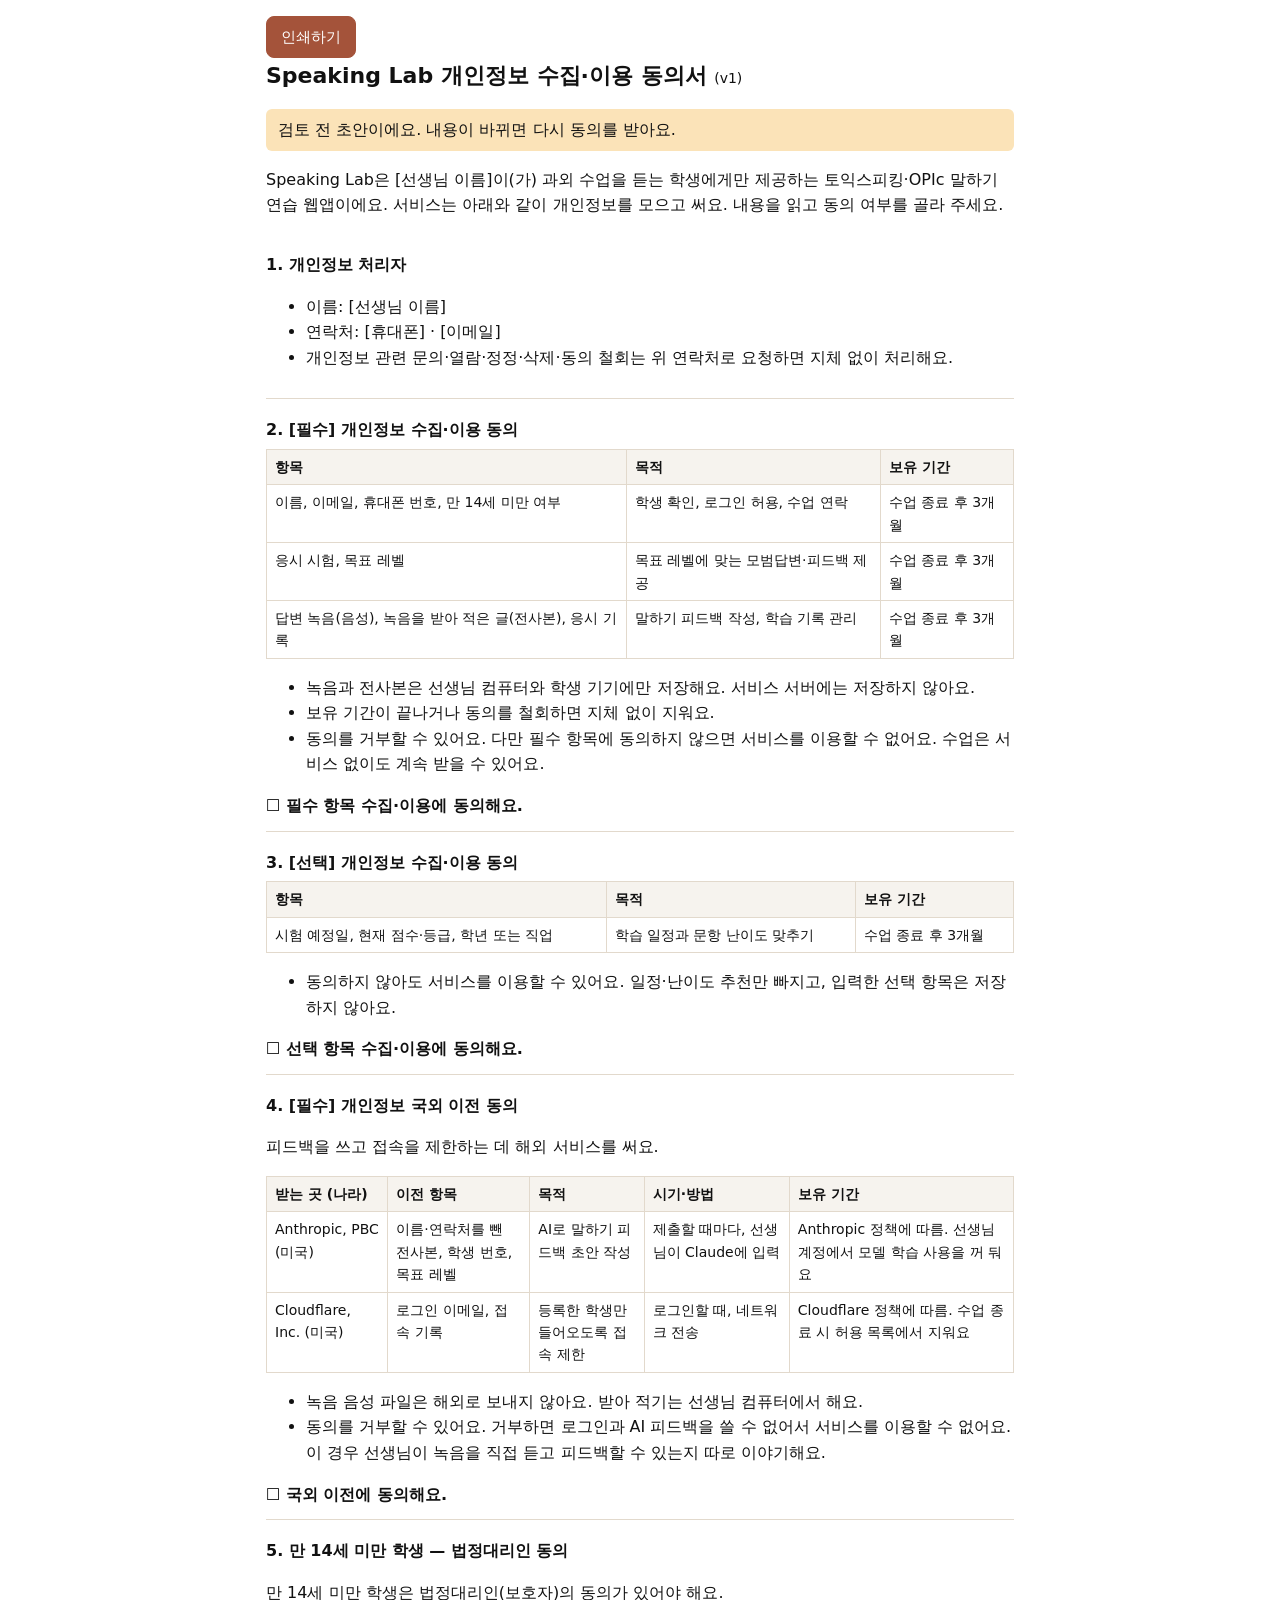
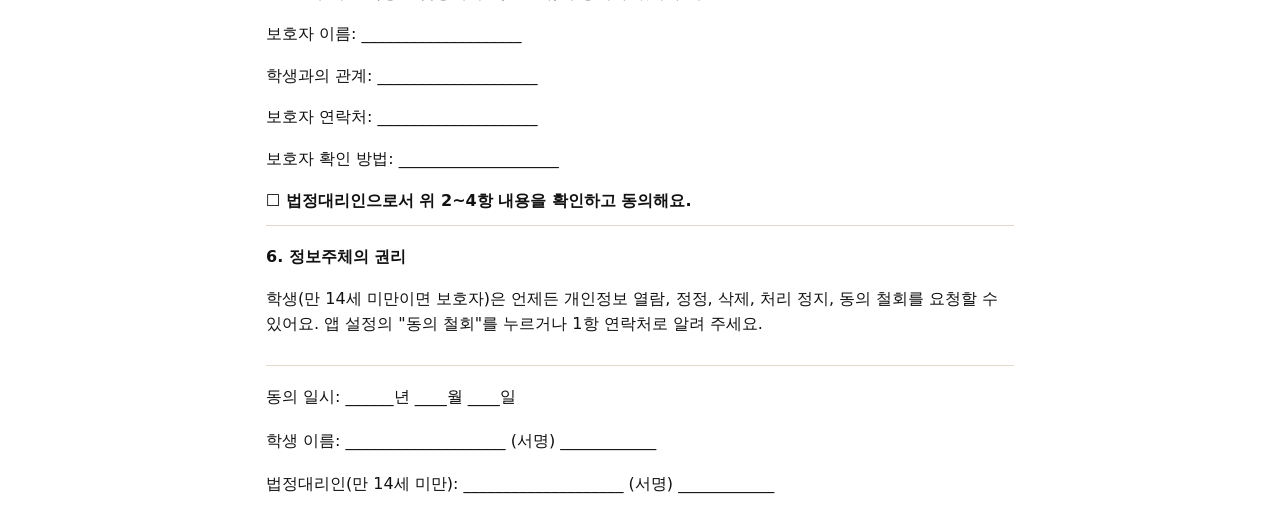
==== app/consent.html @ b1cca12a "P2.5: 학생 등록·개인정보 동의 화면 - 첫 접속: 안내 → 학생 정보(필수/선택) → 동의(필수·선택·국외 이전, 14세 미만은 보호자) → 저장 - 현재 동의서 버전에 유효" ====
<!doctype html>
<html lang="ko">
<head>
<meta charset="utf-8">
<meta name="viewport" content="width=device-width,initial-scale=1">
<title>개인정보 동의서 · Speaking Lab</title>
<link rel="stylesheet" href="css/app.css">
</head>
<body class="print">
<main id="doc"><p class="muted">불러오는 중…</p></main>
<script type="module">
  // 인쇄용 동의서: 앱 동의 화면과 같은 data/consent.json으로 그려요. 서명란이 있어요.
  import { consentHTML } from './js/onboarding.js';
  const doc = document.getElementById('doc');
  try {
    const c = await (await fetch('data/consent.json', { cache: 'no-cache' })).json();
    doc.innerHTML = `
      <div class="btns noprint"><button class="btn primary" onclick="print()">인쇄하기</button></div>
      <h1>${c.title} <small>(v${c.consent_version})</small></h1>
      ${consentHTML(c, { under14: true, interactive: false })}
      <section class="sign">
        <p>동의 일시: ______년 ____월 ____일</p>
        <p>학생 이름: ____________________ (서명) ____________</p>
        <p>법정대리인(만 14세 미만): ____________________ (서명) ____________</p>
      </section>`;
  } catch (e) {
    doc.innerHTML = '<p class="err">동의서를 불러오지 못했어요.</p>';
  }
</script>
</body>
</html>
---- app/css/app.css ----
:root{--bg:#f6f3ee;--fg:#1f1b17;--muted:#6b5e50;--accent:#a4533a;--accent-fg:#fff;--card:#fffdf8;--line:#e2d9cc;--rec:#d23b2f;--mark:#fbe3b8}
@media (prefers-color-scheme:dark){:root:not([data-theme="light"]){--bg:#171513;--fg:#efe9df;--muted:#a89a88;--accent:#e08a6a;--accent-fg:#1a1410;--card:#24211d;--line:#3a352f;--mark:#5a4527}}
:root[data-theme="dark"]{--bg:#171513;--fg:#efe9df;--muted:#a89a88;--accent:#e08a6a;--accent-fg:#1a1410;--card:#24211d;--line:#3a352f;--mark:#5a4527}
*{box-sizing:border-box}
body{margin:0;background:var(--bg);color:var(--fg);font:16px/1.6 system-ui,"Apple SD Gothic Neo","Noto Sans KR",sans-serif}
a{color:var(--accent)}
.top{display:flex;gap:12px;align-items:baseline;padding:12px 16px;border-bottom:2px solid var(--accent)}
.brand{font-weight:700;text-decoration:none;color:var(--fg)}
main{max-width:860px;margin:0 auto;padding:16px}
h1{font-size:22px;margin:0 0 8px}h1 small{font-size:14px;font-weight:400}h2{font-size:17px;margin:0 0 8px}h4{margin:14px 0 6px;font-size:14px;color:var(--muted)}
.muted{color:var(--muted)}.err{color:var(--rec)}
.panel,.card{background:var(--card);border:1px solid var(--line);border-radius:10px;padding:16px;margin:0 0 14px}
.row{display:flex;gap:10px;align-items:center;flex-wrap:wrap}
select{font:inherit;padding:6px 8px;border-radius:6px;border:1px solid var(--line);background:var(--bg);color:var(--fg)}
.list{display:grid;gap:10px}.li{display:flex;justify-content:space-between;gap:12px;align-items:center;flex-wrap:wrap;border-top:1px solid var(--line);padding-top:10px}
.btns{display:flex;gap:8px;flex-wrap:wrap}.right{margin-left:auto}
.btn{display:inline-block;font:inherit;font-size:15px;padding:8px 14px;border-radius:8px;border:1px solid var(--accent);background:transparent;color:var(--accent);text-decoration:none;cursor:pointer}
.btn.primary{background:var(--accent);color:var(--accent-fg)}.btn.ghost{border-color:var(--line);color:var(--muted)}
.btn.sm{font-size:13px;padding:4px 10px}.btn:disabled{opacity:.4;cursor:default}
.tag{font-size:12px;border:1px solid var(--line);border-radius:4px;padding:0 6px;color:var(--muted)}
.mic{display:flex;gap:12px;align-items:center;flex-wrap:wrap;margin:12px 0}
.meter{width:160px;height:10px;border-radius:5px;background:var(--line);overflow:hidden}.meter i{display:block;height:100%;width:0;background:var(--accent);transition:width .08s}
/* exam */
.exam{display:flex;flex-direction:column;gap:12px;min-height:calc(100vh - 110px)}
.exam-top{display:flex;justify-content:space-between;gap:8px;flex-wrap:wrap}
.exam-body{flex:1;background:var(--card);border:1px solid var(--line);border-radius:10px;padding:18px;overflow:auto}
.exam-bar{display:flex;gap:16px;align-items:center;position:sticky;bottom:0;background:var(--bg);padding:8px 0;flex-wrap:wrap}
.ring{position:relative;width:64px;height:64px}.ring svg{width:100%;height:100%;transform:rotate(-90deg)}
.ring circle{fill:none;stroke-width:8}.ring .bg{stroke:var(--line)}.ring .fg{stroke:var(--accent);transition:stroke-dashoffset .1s linear}
.ring span{position:absolute;inset:0;display:grid;place-items:center;font-weight:700;font-size:18px}
.phase{font-weight:700}.phase[data-kind="speak"]{color:var(--rec)}
.rec{color:var(--rec);font-size:14px;animation:blink 1s infinite}@keyframes blink{50%{opacity:.35}}
.directions .en{font-size:18px}
.readtext{font-size:19px;line-height:1.8}.readtext.sm{font-size:15px}
.question{font-size:18px;font-weight:600}.context{font-style:italic}.context.sm{font-size:14px}
.photo{display:block;width:100%;max-width:640px;height:auto;margin:0 auto;border-radius:6px}.photo.sm{max-width:360px;margin:0}
.info h3{margin:0}.info table{width:100%;border-collapse:collapse;margin-top:8px;font-size:15px}
.info td{border-top:1px solid var(--line);padding:6px 8px;vertical-align:top}.info td:first-child{white-space:nowrap;width:1%}
/* result */
.card header{display:flex;gap:8px;align-items:baseline;margin-bottom:8px}
audio{width:100%;max-width:420px}
.model{border-left:3px solid var(--accent);padding:4px 0 4px 12px;margin:6px 0}
.model-head{display:flex;justify-content:space-between;align-items:center;gap:8px}
.pager{font-size:14px;color:var(--muted)}
mark{background:var(--mark);color:inherit;border-radius:3px;padding:0 2px}
.chips{display:flex;flex-wrap:wrap;gap:6px;margin:4px 0 8px}.chip{font-size:12px;border:1px solid var(--line);border-radius:999px;padding:1px 8px;color:var(--muted)}
.marks{line-height:2}.marks .p1{color:var(--accent)}.marks .p2{color:var(--rec);font-weight:700}
.tip{background:var(--bg);border-radius:8px;padding:8px 12px;font-size:14px}
.checks{list-style:none;padding:0;margin:0}.checks li{margin:4px 0}
.up{margin-top:6px}
@media (max-width:520px){.exam-bar .right{margin-left:0;width:100%}.readtext{font-size:17px}}
/* onboarding · settings · consent */
.navlink{margin-left:auto;text-decoration:none}
.onboard .step{color:var(--muted);font-size:13px;margin:0}
.facts li{margin:6px 0}
fieldset{border:1px solid var(--line);border-radius:8px;padding:12px;margin:0 0 14px}
legend{padding:0 6px;font-weight:700}
label{display:block;margin:0 0 12px}
label.inline{display:inline-flex;gap:6px;align-items:center;margin:4px 14px 4px 0}
.field{margin:0 0 12px}.field>span{display:block;margin-bottom:2px}
input:not([type=checkbox]):not([type=radio]),select{display:block;width:100%;max-width:420px;font:inherit;padding:8px 10px;border-radius:6px;border:1px solid var(--line);background:var(--bg);color:var(--fg);margin-top:4px}
.grid2{display:grid;grid-template-columns:repeat(auto-fit,minmax(200px,1fr));gap:0 14px}
.notice{background:var(--mark);border-radius:6px;padding:8px 12px}
.consent{border-top:1px solid var(--line);margin-top:8px}
.csec{border-bottom:1px solid var(--line);padding:6px 0 12px}.csec h3{font-size:16px;margin:12px 0 6px}
.tablewrap{overflow-x:auto}
.ctable{border-collapse:collapse;width:100%;font-size:14px;min-width:420px}
.ctable th,.ctable td{border:1px solid var(--line);padding:6px 8px;text-align:left;vertical-align:top}.ctable th{background:var(--bg)}
.ccheck{display:flex;gap:8px;align-items:flex-start;font-weight:600;margin:10px 0 0}.ccheck input{margin-top:5px}
.ccheck.all{border:1px solid var(--accent);border-radius:8px;padding:10px 12px}
.req{color:var(--rec)}.opt{color:var(--muted)}
.kv{display:grid;grid-template-columns:max-content 1fr;gap:6px 14px;margin:0 0 12px}.kv dt{color:var(--muted)}.kv dd{margin:0}
.danger{border-color:var(--rec)}.btn.warn{border-color:var(--rec);color:var(--rec)}
body.print{background:#fff;color:#111}body.print main{max-width:780px}
.sign p{margin:18px 0}
@media print{.noprint{display:none}.ctable{min-width:0}body{font-size:12px}}
@media (max-width:560px){
  .ctable{min-width:0}.ctable thead{display:none}
  .ctable tr{display:block;border:1px solid var(--line);border-radius:6px;margin:0 0 8px}
  .ctable td{display:grid;grid-template-columns:5.5em 1fr;gap:8px;border:0;border-bottom:1px solid var(--line)}
  .ctable td:last-child{border-bottom:0}
  .ctable td::before{content:attr(data-label);color:var(--muted);font-size:13px}
}
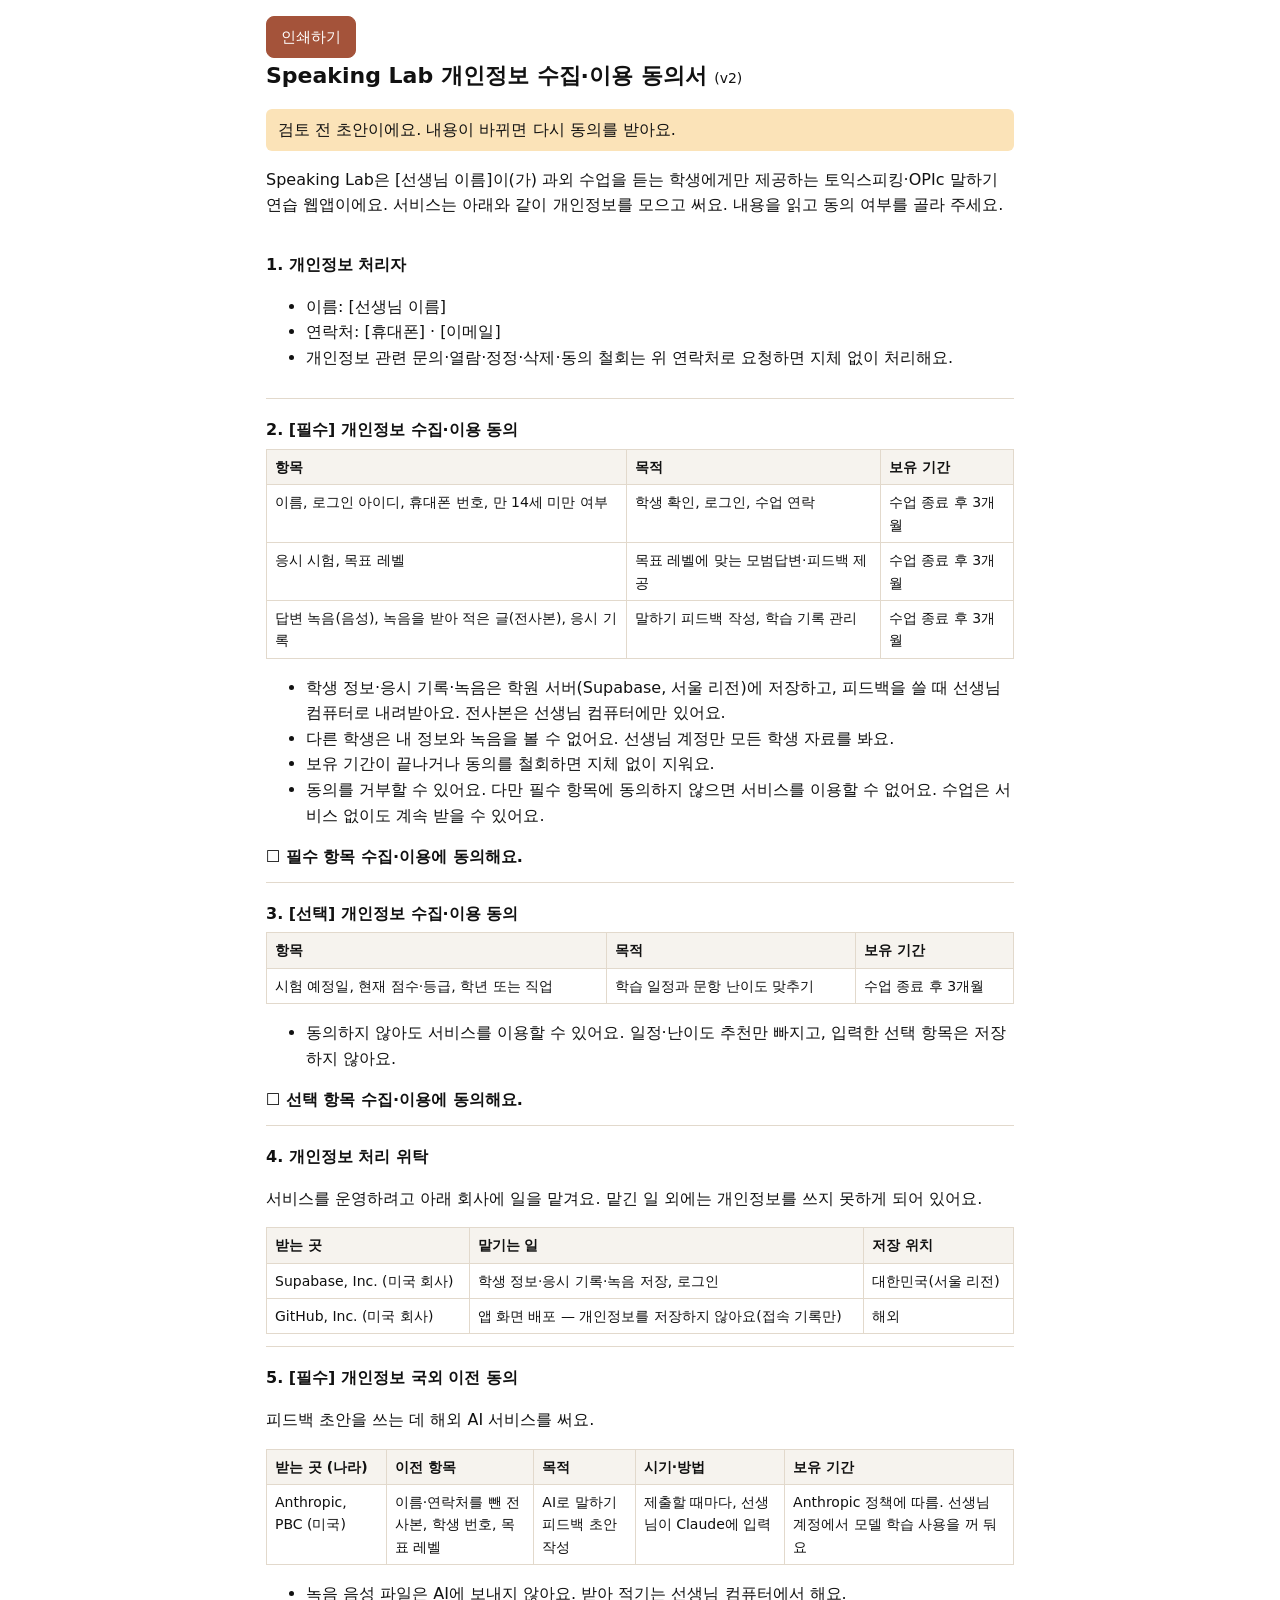
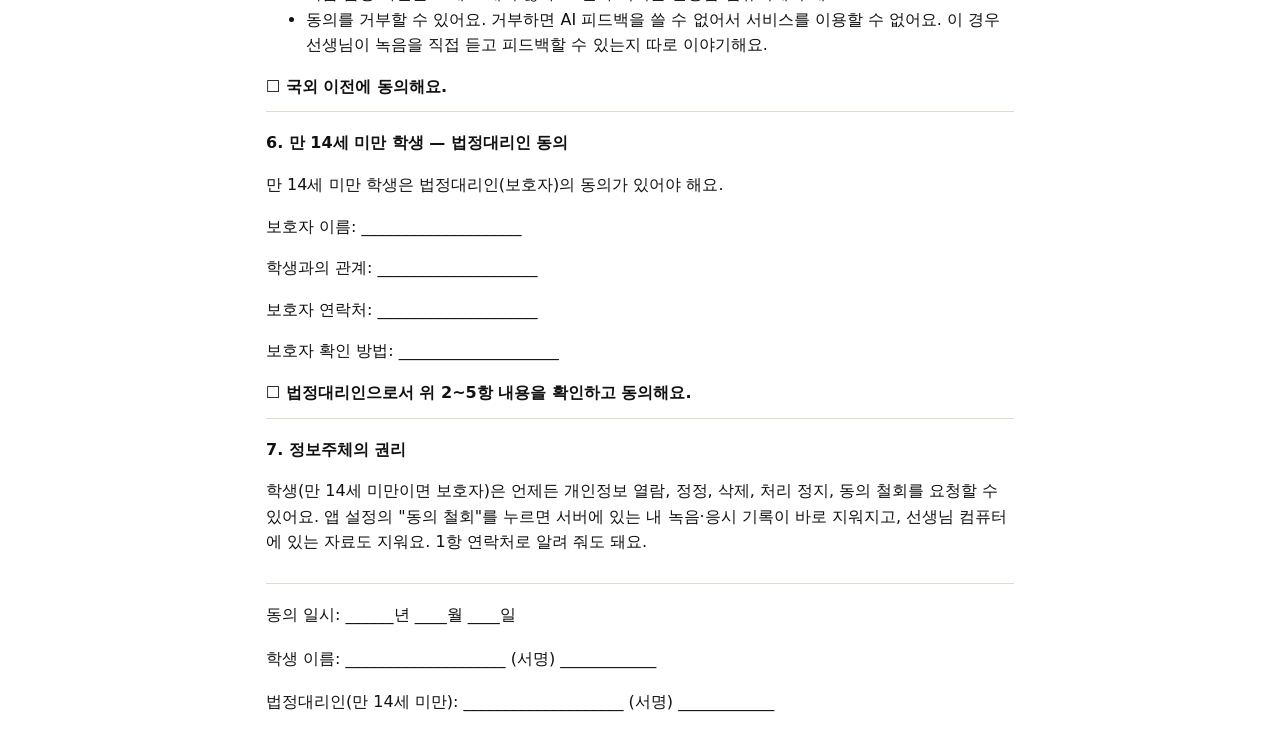
==== commit 101bdac8: "학생 전용 앱: 검색엔진 노출 막기 (noindex, robots.txt) Co-Authored-By: Claude Opus 5.5 <noreply@anthropic.com> Cl" ====
--- a/app/consent.html
+++ b/app/consent.html
@@ -3,6 +3,7 @@
 <head>
 <meta charset="utf-8">
 <meta name="viewport" content="width=device-width,initial-scale=1">
+<meta name="robots" content="noindex, nofollow">
 <title>개인정보 동의서 · Speaking Lab</title>
 <link rel="stylesheet" href="css/app.css">
 </head>
--- a/app/css/app.css
+++ b/app/css/app.css
@@ -1,4 +1,5 @@
 :root{--bg:#f6f3ee;--fg:#1f1b17;--muted:#6b5e50;--accent:#a4533a;--accent-fg:#fff;--card:#fffdf8;--line:#e2d9cc;--rec:#d23b2f;--mark:#fbe3b8}
+[hidden]{display:none !important}
 @media (prefers-color-scheme:dark){:root:not([data-theme="light"]){--bg:#171513;--fg:#efe9df;--muted:#a89a88;--accent:#e08a6a;--accent-fg:#1a1410;--card:#24211d;--line:#3a352f;--mark:#5a4527}}
 :root[data-theme="dark"]{--bg:#171513;--fg:#efe9df;--muted:#a89a88;--accent:#e08a6a;--accent-fg:#1a1410;--card:#24211d;--line:#3a352f;--mark:#5a4527}
 *{box-sizing:border-box}
@@ -81,3 +82,20 @@
   .ctable td:last-child{border-bottom:0}
   .ctable td::before{content:attr(data-label);color:var(--muted);font-size:13px}
 }
+/* feedback */
+.fbtag{color:var(--accent)}
+.fb{background:var(--bg);border-radius:8px;padding:10px 12px;margin:8px 0}
+.fb.overall{background:var(--card);border-left:4px solid var(--accent)}
+.fb h4{margin:4px 0 6px;color:var(--fg)}
+.lvchip{font-size:12px;font-weight:600;border:1px solid var(--accent);color:var(--accent);border-radius:999px;padding:0 8px;margin-left:4px}
+.fb .good{margin:4px 0 8px;padding-left:20px}
+.fix{border-top:1px dashed var(--line);padding:6px 0}
+.fix .said{margin:0;color:var(--muted);text-decoration:line-through;text-decoration-color:var(--rec)}
+.fix .better{margin:2px 0;font-weight:600}
+.fix .why{margin:0;font-size:14px;color:var(--muted)}
+.fb .next{margin:8px 0 0;font-size:14px}.tnote{margin:6px 0 0;font-size:14px}
+/* opic */
+label.sa{display:block;border:1px solid var(--line);border-radius:8px;padding:10px 12px;margin:0 0 8px;cursor:pointer}
+label.sa:has(input:checked){border-color:var(--accent);background:var(--bg)}
+.listen-only{font-size:20px;text-align:center;padding:40px 0;color:var(--muted)}
+.tabs{display:flex;gap:8px;margin:0 0 16px}
